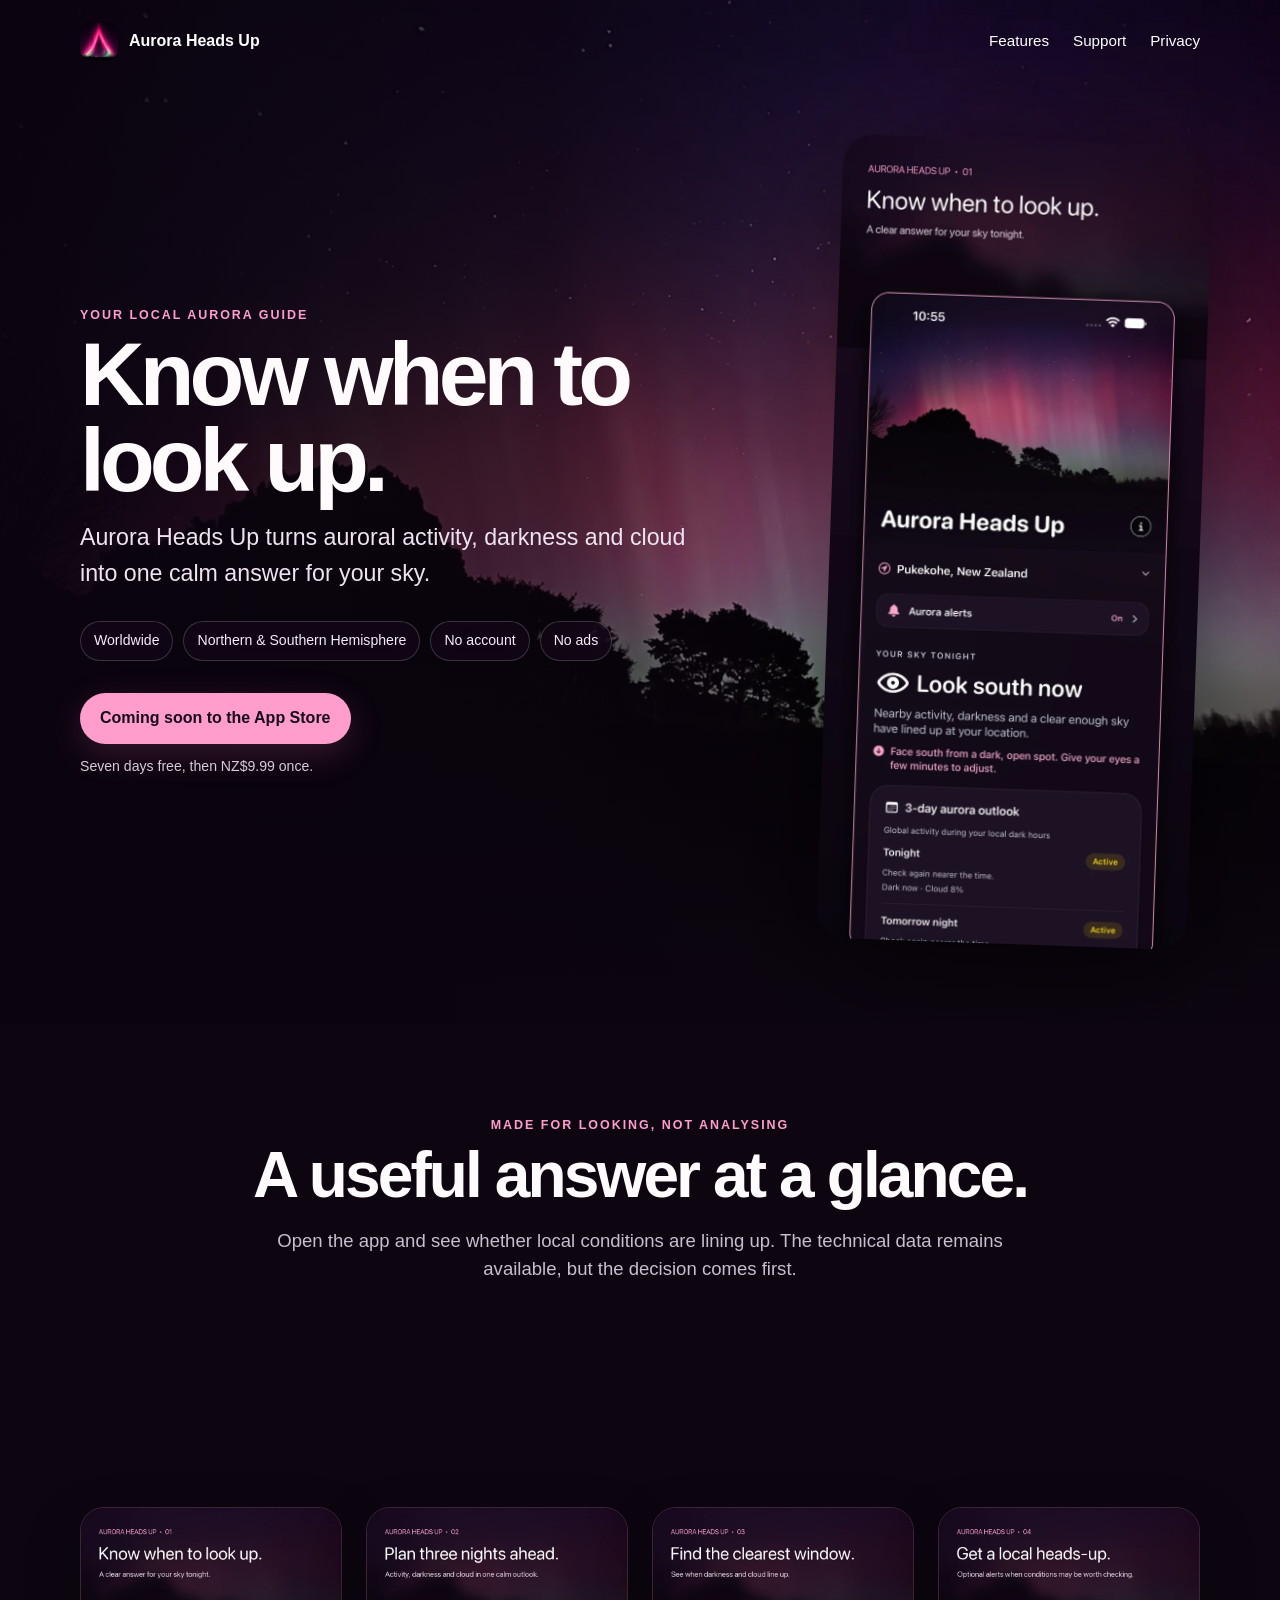
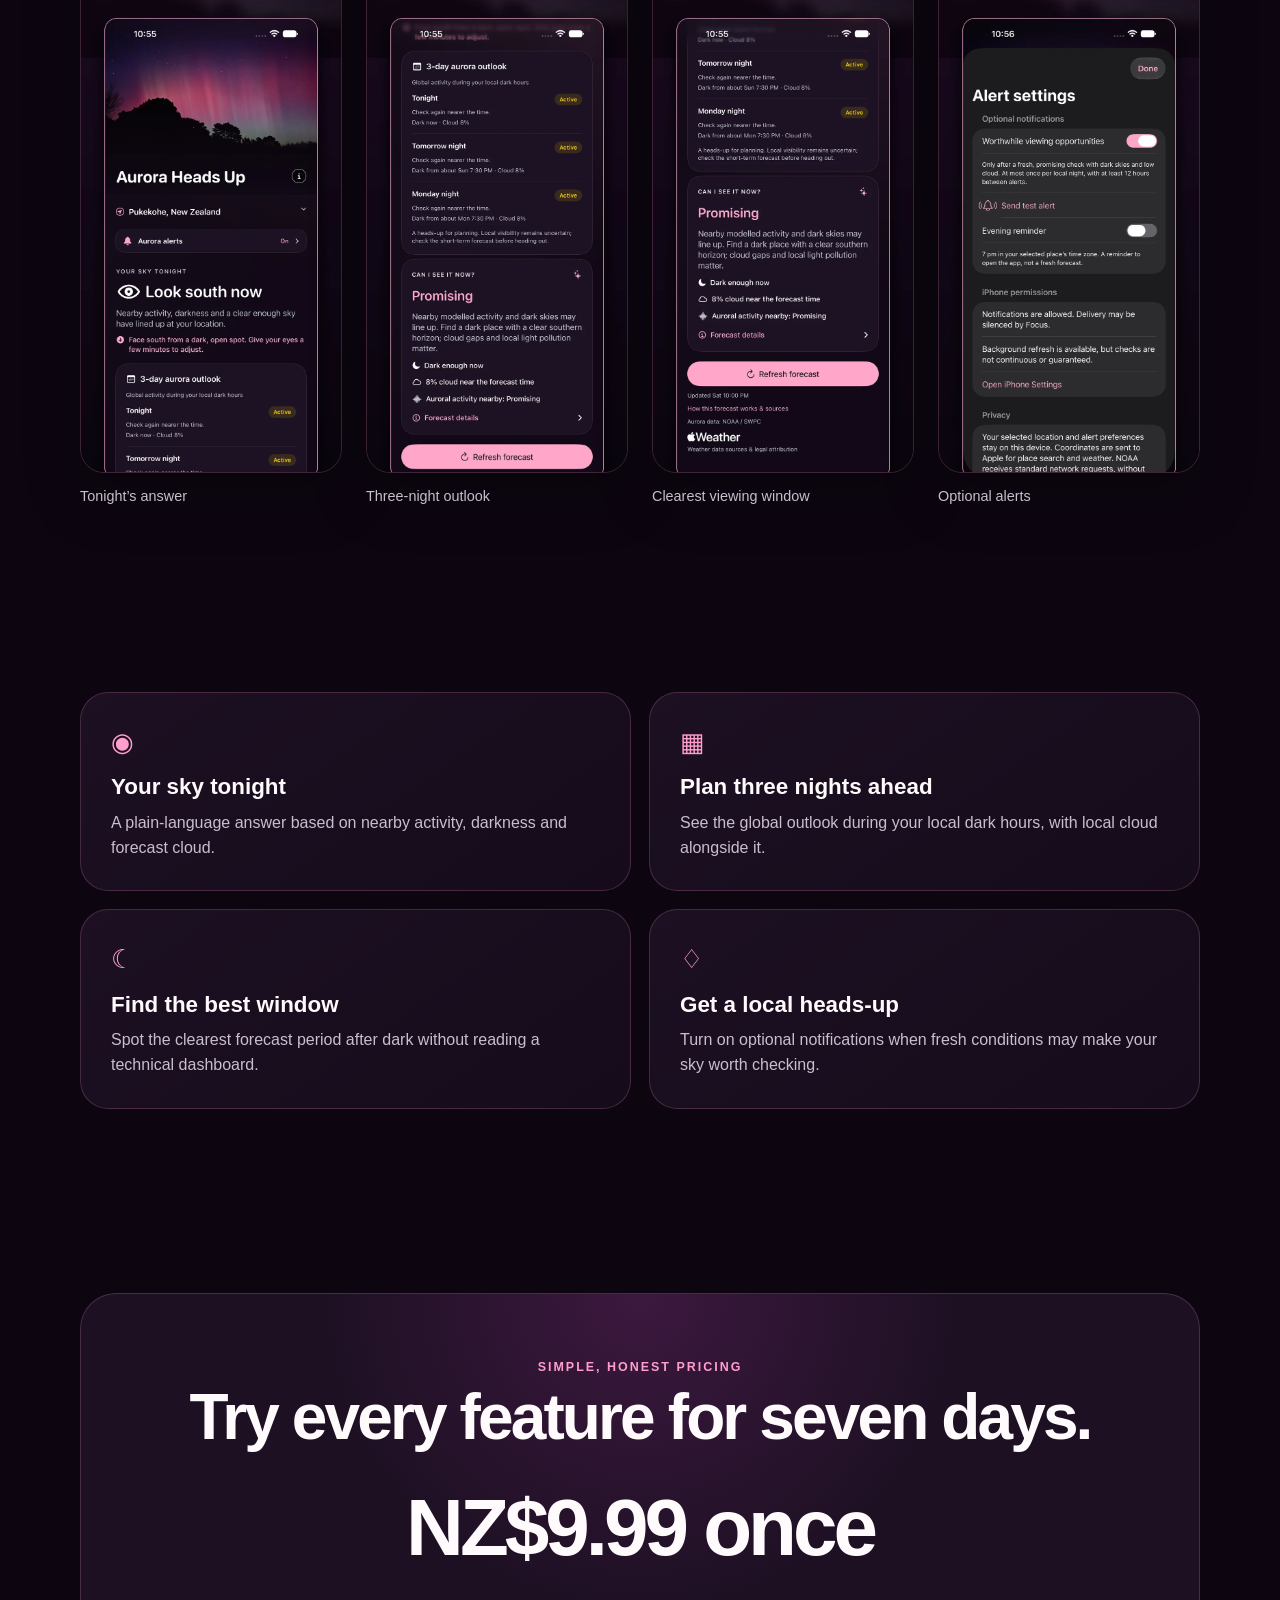
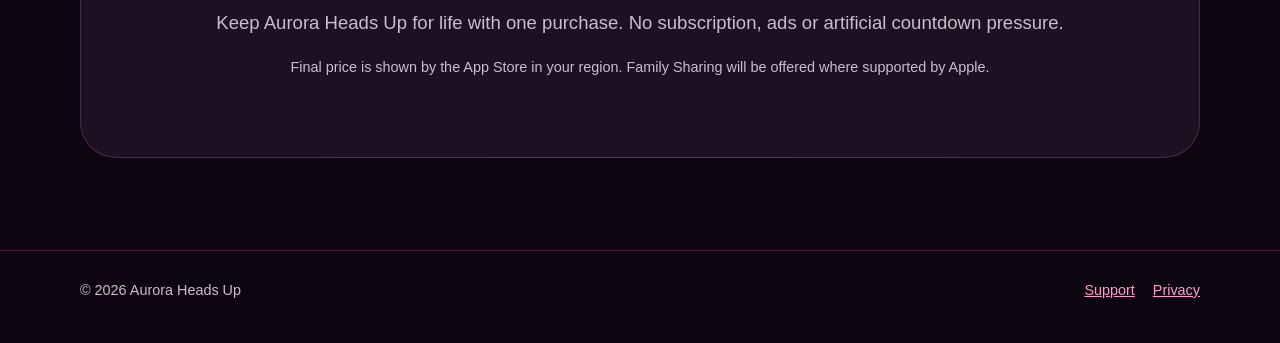
==== index.html @ 8735cee5 "Launch Aurora Heads Up website" ====
<!doctype html>
<html lang="en">
<head>
  <meta charset="utf-8">
  <meta name="viewport" content="width=device-width, initial-scale=1">
  <title>Aurora Heads Up — Know when to look up</title>
  <meta name="description" content="A calm, local aurora forecast that combines activity, darkness and cloud to tell you when your sky may be worth checking.">
  <meta name="theme-color" content="#0d0611">
  <link rel="canonical" href="https://nhcottier.github.io/aurora-heads-up/">
  <link rel="icon" href="assets/app-icon-192.png">
  <link rel="apple-touch-icon" href="assets/app-icon-192.png">
  <meta property="og:title" content="Aurora Heads Up — Know when to look up">
  <meta property="og:description" content="A calm, local answer for your sky tonight.">
  <meta property="og:image" content="https://nhcottier.github.io/aurora-heads-up/assets/aurora-heads-up-social.jpg">
  <meta property="og:type" content="website">
  <meta property="og:url" content="https://nhcottier.github.io/aurora-heads-up/">
  <link rel="stylesheet" href="styles.css">
</head>
<body>
  <a class="skip" href="#content">Skip to content</a>
  <header class="site-header">
    <a class="brand" href="./"><img src="assets/app-icon-192.png" alt=""><span>Aurora Heads Up</span></a>
    <nav aria-label="Main navigation"><a href="#features">Features</a><a href="support.html">Support</a><a href="privacy.html">Privacy</a></nav>
  </header>
  <div class="hero">
    <div class="hero-grid">
      <div class="hero-copy">
        <div class="eyebrow">Your local aurora guide</div>
        <h1>Know when to look up.</h1>
        <p class="lede">Aurora Heads Up turns auroral activity, darkness and cloud into one calm answer for your sky.</p>
        <ul class="pills"><li>Worldwide</li><li>Northern &amp; Southern Hemisphere</li><li>No account</li><li>No ads</li></ul>
        <a class="cta" href="#pricing">Coming soon to the App Store</a>
        <span class="subcta">Seven days free, then NZ$9.99 once.</span>
      </div>
      <img class="hero-phone" src="assets/screenshots/01-know-when-to-look.webp" width="760" height="1652" alt="Aurora Heads Up showing a promising local viewing opportunity in Pukekohe">
    </div>
  </div>
  <main id="content">
    <section class="intro">
      <div class="eyebrow">Made for looking, not analysing</div>
      <h2>A useful answer at a glance.</h2>
      <p>Open the app and see whether local conditions are lining up. The technical data remains available, but the decision comes first.</p>
    </section>
    <section aria-label="App screenshots">
      <div class="screens">
        <figure class="shot"><img src="assets/screenshots/01-know-when-to-look.webp" alt="Tonight's local aurora answer" loading="lazy"><figcaption>Tonight’s answer</figcaption></figure>
        <figure class="shot"><img src="assets/screenshots/02-plan-three-nights.webp" alt="Three-night aurora outlook" loading="lazy"><figcaption>Three-night outlook</figcaption></figure>
        <figure class="shot"><img src="assets/screenshots/03-find-the-clearest-window.webp" alt="Clearest forecast viewing window" loading="lazy"><figcaption>Clearest viewing window</figcaption></figure>
        <figure class="shot"><img src="assets/screenshots/04-get-a-local-heads-up.webp" alt="Optional local aurora alert settings" loading="lazy"><figcaption>Optional alerts</figcaption></figure>
      </div>
    </section>
    <section id="features">
      <div class="features">
        <article class="feature"><span class="icon">◉</span><h3>Your sky tonight</h3><p>A plain-language answer based on nearby activity, darkness and forecast cloud.</p></article>
        <article class="feature"><span class="icon">▦</span><h3>Plan three nights ahead</h3><p>See the global outlook during your local dark hours, with local cloud alongside it.</p></article>
        <article class="feature"><span class="icon">☾</span><h3>Find the best window</h3><p>Spot the clearest forecast period after dark without reading a technical dashboard.</p></article>
        <article class="feature"><span class="icon">♢</span><h3>Get a local heads-up</h3><p>Turn on optional notifications when fresh conditions may make your sky worth checking.</p></article>
      </div>
    </section>
    <section id="pricing">
      <div class="pricing">
        <div class="eyebrow">Simple, honest pricing</div>
        <h2>Try every feature for seven days.</h2>
        <div class="price">NZ$9.99 once</div>
        <p class="section-copy">Keep Aurora Heads Up for life with one purchase. No subscription, ads or artificial countdown pressure.</p>
        <p class="fine">Final price is shown by the App Store in your region. Family Sharing will be offered where supported by Apple.</p>
      </div>
    </section>
  </main>
  <footer><div class="footer-inner"><span>© 2026 Aurora Heads Up</span><div class="footer-links"><a href="support.html">Support</a><a href="privacy.html">Privacy</a></div></div></footer>
</body>
</html>
---- styles.css ----
:root {
  color-scheme: dark;
  --bg: #0d0611;
  --surface: #1c1022;
  --surface-2: #27152e;
  --text: #fffafc;
  --muted: #c9becd;
  --accent: #ff9dcc;
  --line: rgba(255, 157, 204, .2);
  --max: 1120px;
}

* { box-sizing: border-box; }
html { scroll-behavior: smooth; }
body {
  margin: 0;
  background: var(--bg);
  color: var(--text);
  font-family: -apple-system, BlinkMacSystemFont, "SF Pro Display", "Helvetica Neue", sans-serif;
  line-height: 1.55;
  -webkit-font-smoothing: antialiased;
}
a { color: var(--accent); }
img { display: block; max-width: 100%; }
.skip { position: absolute; left: -999px; top: 0; }
.skip:focus { left: 1rem; top: 1rem; z-index: 20; background: #fff; color: #000; padding: .65rem 1rem; border-radius: 999px; }
.site-header {
  position: absolute;
  z-index: 10;
  inset: 0 0 auto;
  display: flex;
  align-items: center;
  justify-content: space-between;
  width: min(calc(100% - 40px), var(--max));
  margin: 0 auto;
  padding: 22px 0;
}
.brand { display: flex; align-items: center; gap: 11px; color: white; text-decoration: none; font-weight: 700; }
.brand img { width: 38px; height: 38px; border-radius: 10px; }
nav { display: flex; gap: 24px; }
nav a { color: white; text-decoration: none; font-size: .95rem; }
nav a:hover, nav a:focus-visible { color: var(--accent); }
.hero {
  position: relative;
  min-height: 790px;
  display: grid;
  align-items: center;
  overflow: hidden;
  background: #180a20;
}
.hero::before {
  content: "";
  position: absolute;
  inset: 0;
  background:
    linear-gradient(90deg, rgba(11,4,15,.96) 0%, rgba(11,4,15,.75) 43%, rgba(11,4,15,.22) 72%),
    linear-gradient(0deg, var(--bg), transparent 38%),
    url("assets/aurora-hero.webp") center 38% / cover no-repeat;
}
.hero-grid { position: relative; width: min(calc(100% - 40px), var(--max)); margin: 0 auto; padding: 140px 0 80px; display: grid; grid-template-columns: 1.05fr .72fr; align-items: center; gap: 70px; }
.eyebrow { color: var(--accent); font-size: .78rem; font-weight: 800; letter-spacing: .16em; text-transform: uppercase; }
h1 { margin: .3rem 0 1.1rem; max-width: 720px; font-size: clamp(3.2rem, 7vw, 6.8rem); line-height: .96; letter-spacing: -.055em; }
.lede { max-width: 650px; margin: 0 0 1.8rem; color: #eee4f0; font-size: clamp(1.15rem, 2vw, 1.45rem); }
.pills { display: flex; flex-wrap: wrap; gap: 10px; margin: 0 0 2rem; padding: 0; list-style: none; }
.pills li { border: 1px solid rgba(255,255,255,.18); background: rgba(22,8,28,.56); backdrop-filter: blur(16px); padding: 8px 13px; border-radius: 999px; color: #f5edf6; font-size: .88rem; }
.cta { display: inline-flex; align-items: center; justify-content: center; padding: 13px 20px; border-radius: 999px; background: var(--accent); color: #170a1d; text-decoration: none; font-weight: 750; box-shadow: 0 10px 35px rgba(255,104,181,.19); }
.cta:hover, .cta:focus-visible { background: #ffc0df; transform: translateY(-1px); }
.subcta { display: block; margin-top: 12px; color: #d7cbd9; font-size: .88rem; }
.hero-phone { width: min(100%, 370px); height: auto; justify-self: end; transform: rotate(2deg); filter: drop-shadow(0 30px 55px rgba(0,0,0,.55)); border-radius: 30px; }
main section { width: min(calc(100% - 40px), var(--max)); margin: 0 auto; padding: 92px 0; }
.intro { text-align: center; max-width: 780px; }
h2 { margin: .4rem 0 1rem; font-size: clamp(2.25rem, 5vw, 4.25rem); line-height: 1.04; letter-spacing: -.045em; }
.intro p, .section-copy { color: var(--muted); font-size: 1.16rem; }
.screens { display: grid; grid-template-columns: repeat(4, 1fr); gap: 24px; padding-top: 20px; }
.shot { margin: 0; }
.shot img { border: 1px solid var(--line); border-radius: 24px; box-shadow: 0 24px 55px rgba(0,0,0,.28); }
.shot figcaption { color: var(--muted); font-size: .9rem; margin-top: 12px; }
.features { display: grid; grid-template-columns: repeat(2, 1fr); gap: 18px; }
.feature { background: linear-gradient(145deg, var(--surface), #150b1a); border: 1px solid var(--line); padding: 30px; border-radius: 28px; }
.feature .icon { color: var(--accent); font-size: 1.6rem; }
.feature h3 { margin: .5rem 0 .35rem; font-size: 1.4rem; }
.feature p { margin: 0; color: var(--muted); }
.pricing { text-align: center; background: radial-gradient(circle at 50% 0, #3c183f, var(--surface) 46%); border: 1px solid var(--line); border-radius: 36px; padding: 64px 30px; }
.price { margin: .3rem 0 .6rem; font-size: clamp(2.5rem, 7vw, 5rem); font-weight: 800; letter-spacing: -.05em; }
.fine { color: var(--muted); font-size: .9rem; }
.page { padding-top: 116px; }
.page main { width: min(calc(100% - 40px), 820px); margin: 0 auto; padding: 60px 0 110px; }
.page .site-header { position: absolute; }
.page h1 { font-size: clamp(3rem, 8vw, 5.5rem); }
.page h2 { margin-top: 2.4rem; font-size: 1.65rem; letter-spacing: -.02em; }
.page p, .page li { color: var(--muted); }
.card { background: var(--surface); border: 1px solid var(--line); border-radius: 24px; padding: 24px; margin: 22px 0; }
details { background: var(--surface); border: 1px solid var(--line); border-radius: 18px; padding: 0 20px; margin: 12px 0; }
summary { cursor: pointer; color: white; font-weight: 700; padding: 18px 0; }
details p { padding-bottom: 18px; margin: 0; }
.contact { margin-top: 48px; }
footer { border-top: 1px solid var(--line); }
.footer-inner { width: min(calc(100% - 40px), var(--max)); margin: 0 auto; padding: 28px 0 42px; display: flex; justify-content: space-between; gap: 20px; color: var(--muted); font-size: .9rem; }
.footer-links { display: flex; gap: 18px; }

@media (max-width: 780px) {
  .site-header { width: min(calc(100% - 28px), var(--max)); padding-top: 16px; }
  .brand span { display: none; }
  nav { gap: 15px; }
  .hero { min-height: auto; }
  .hero::before { background: linear-gradient(0deg, var(--bg) 2%, rgba(11,4,15,.35) 55%, rgba(11,4,15,.46)), url("assets/aurora-hero.webp") 56% top / auto 600px no-repeat; }
  .hero-grid { width: min(calc(100% - 28px), var(--max)); grid-template-columns: 1fr; padding: 330px 0 55px; gap: 38px; }
  .hero-copy { text-shadow: 0 2px 22px #100515; }
  h1 { font-size: clamp(3.2rem, 16vw, 5rem); }
  .hero-phone { width: min(100%, 360px); justify-self: center; margin: 0 auto; transform: none; }
  main section { width: min(calc(100% - 28px), var(--max)); padding: 64px 0; }
  .screens { grid-template-columns: repeat(2, 1fr); gap: 15px; }
  .features { grid-template-columns: 1fr; }
  .feature { padding: 24px; }
  .footer-inner { flex-direction: column; }
}

@media (max-width: 430px) {
  nav a:first-child { display: none; }
  .screens { grid-template-columns: 1fr; gap: 32px; }
}

@media (prefers-reduced-motion: reduce) {
  html { scroll-behavior: auto; }
  .cta { transition: none; }
}
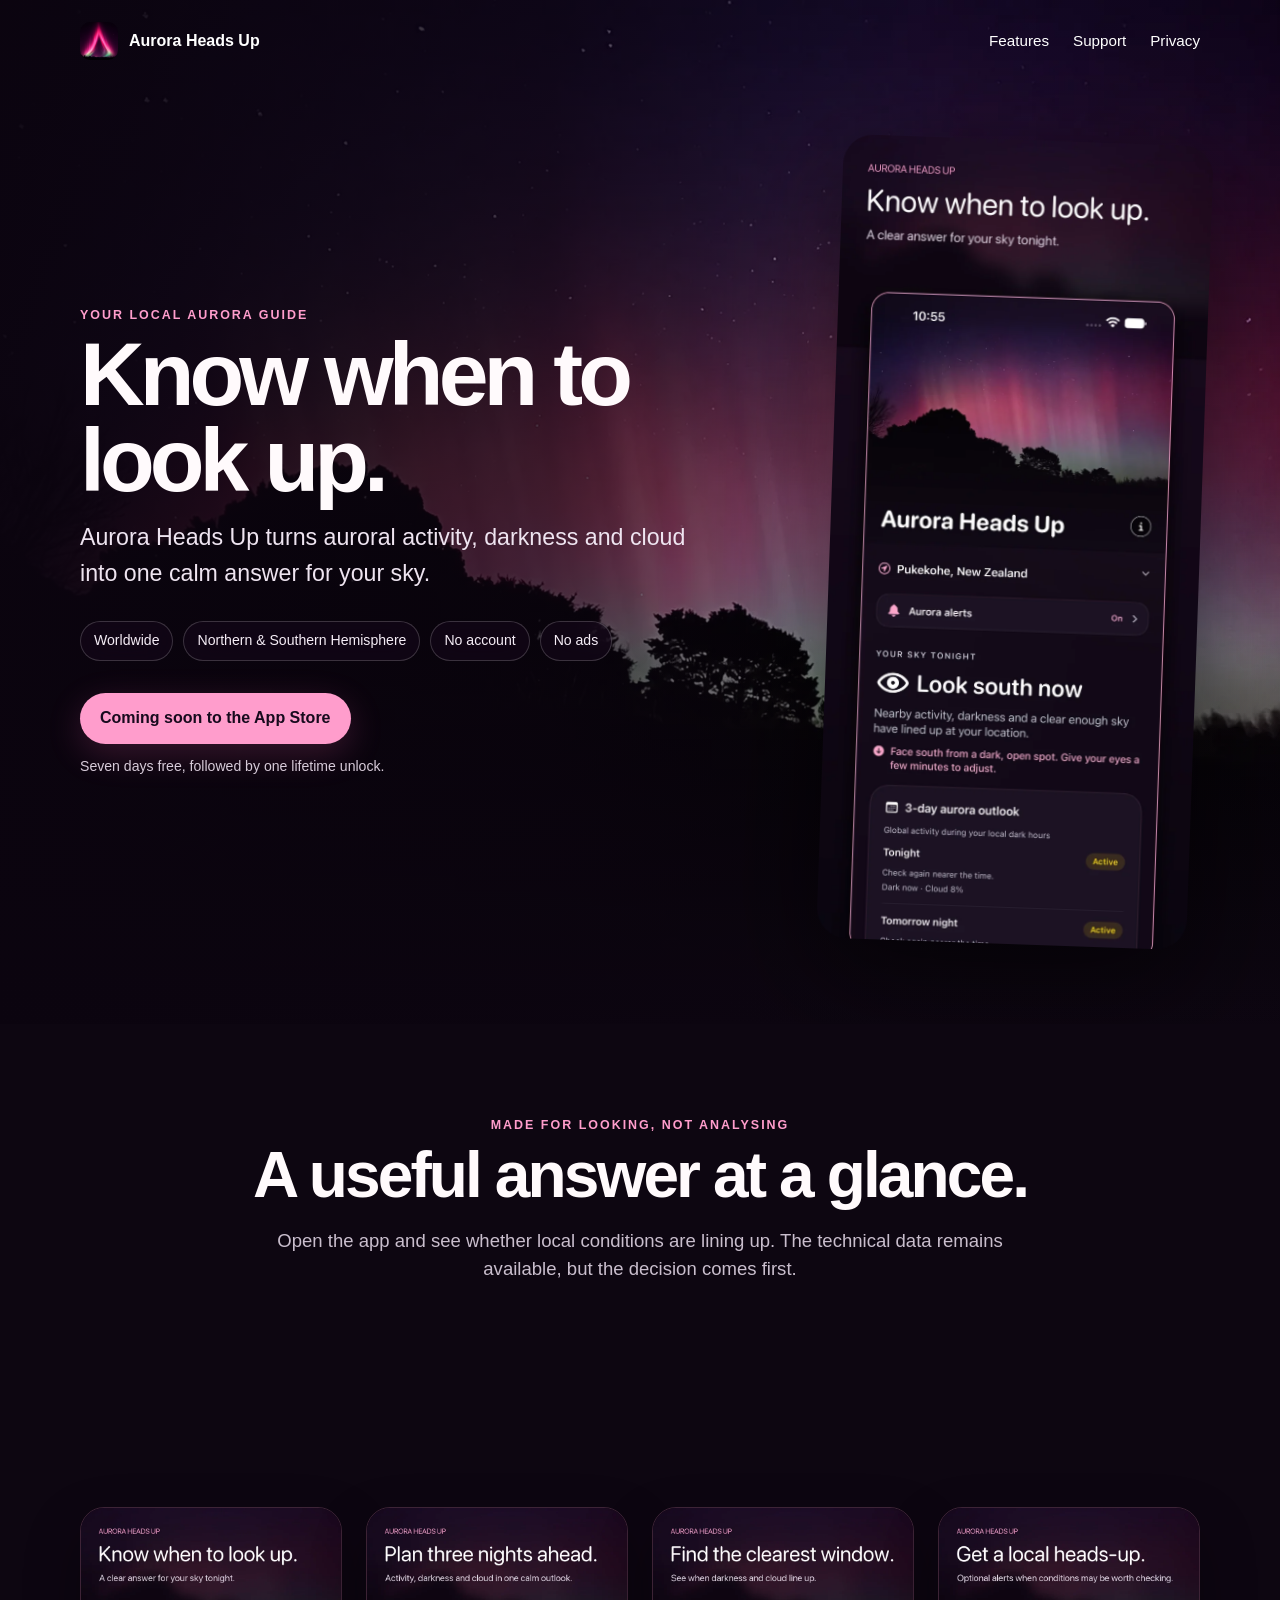
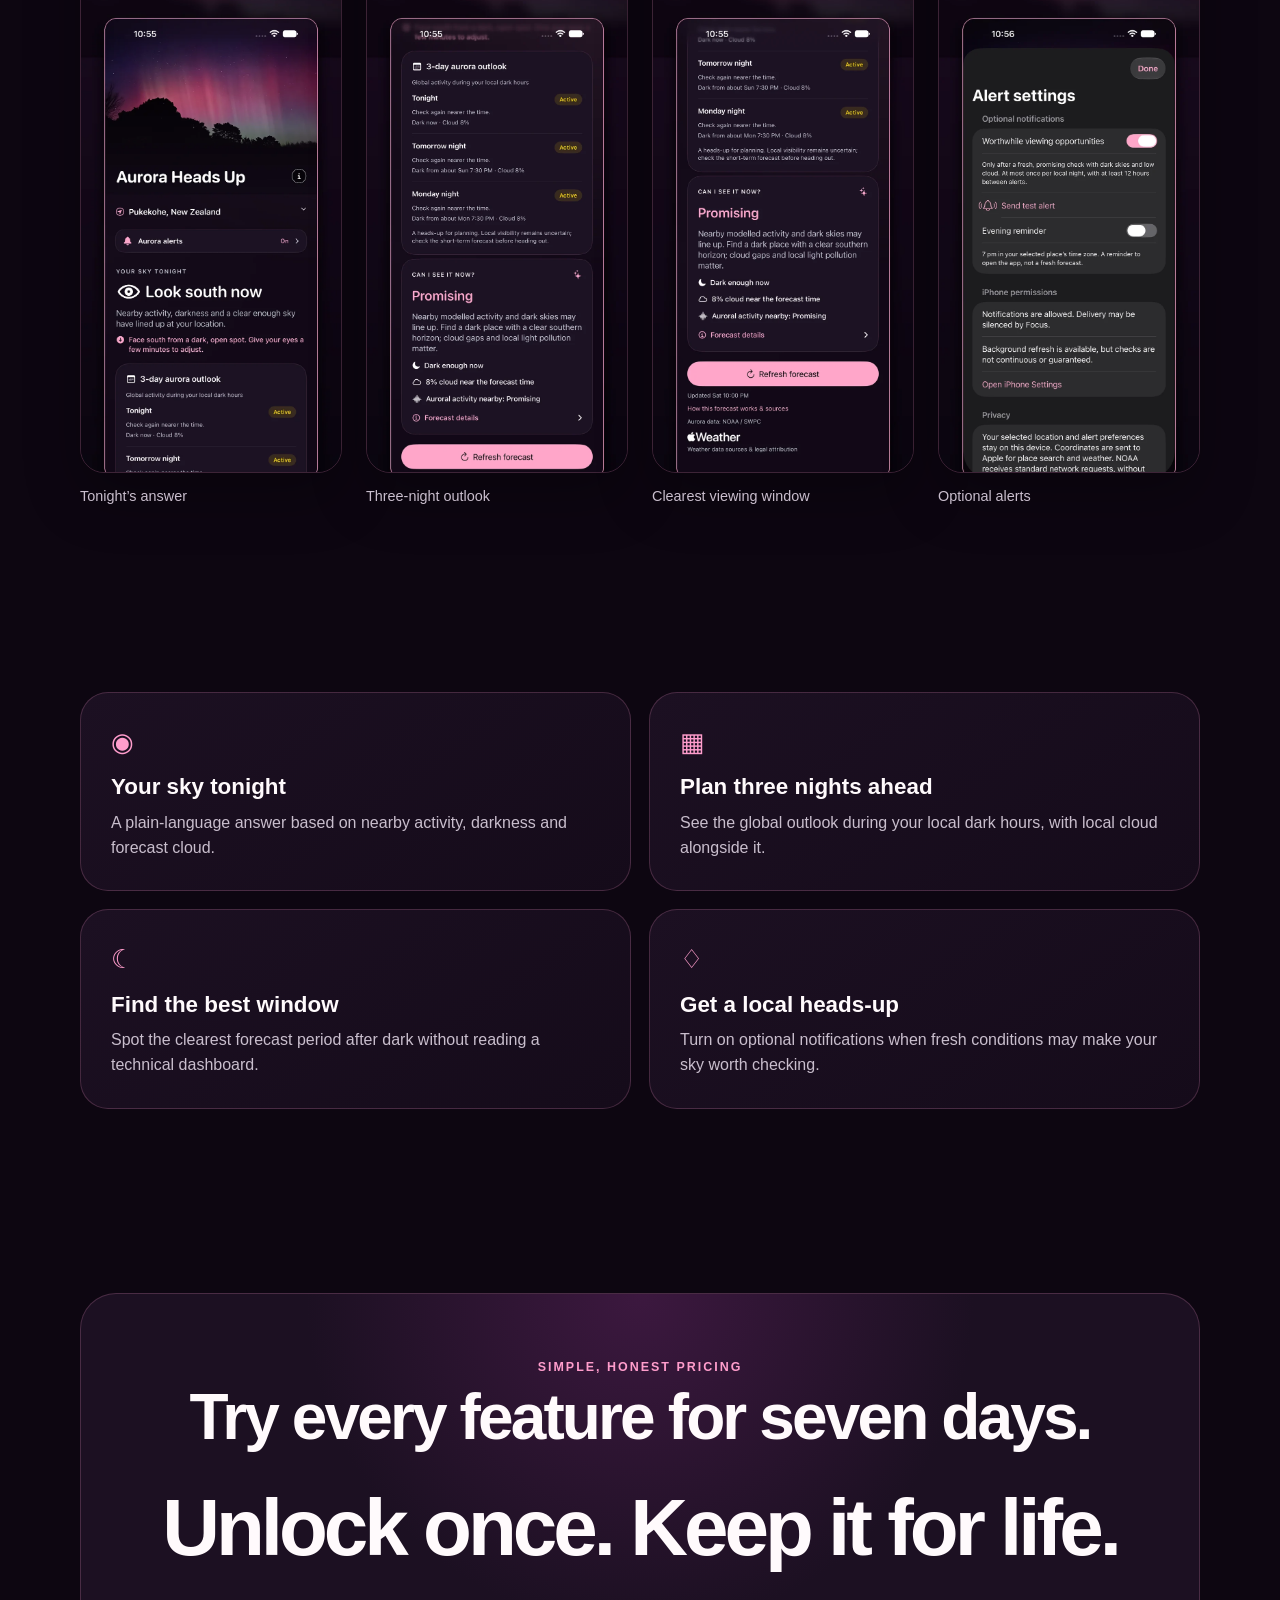
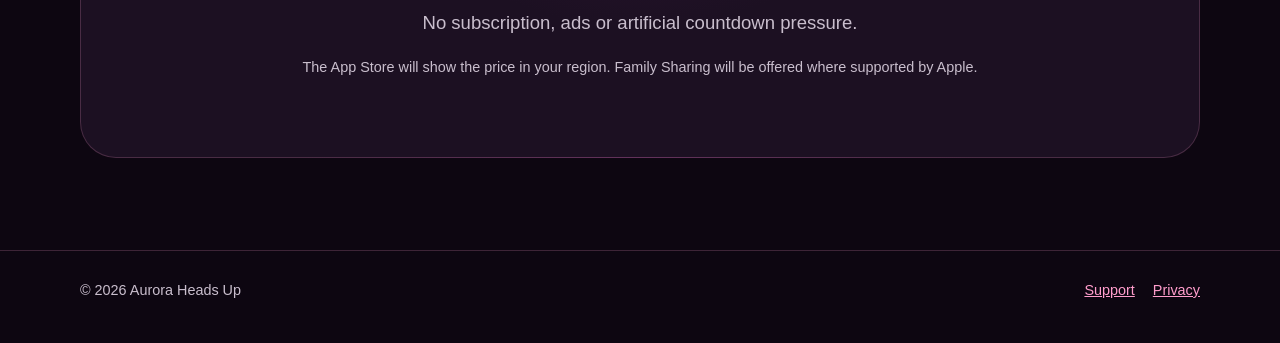
==== commit 58e60c3e: "Use regional App Store pricing copy" ====
--- a/index.html
+++ b/index.html
@@ -30,7 +30,7 @@
         <p class="lede">Aurora Heads Up turns auroral activity, darkness and cloud into one calm answer for your sky.</p>
         <ul class="pills"><li>Worldwide</li><li>Northern &amp; Southern Hemisphere</li><li>No account</li><li>No ads</li></ul>
         <a class="cta" href="#pricing">Coming soon to the App Store</a>
-        <span class="subcta">Seven days free, then NZ$9.99 once.</span>
+        <span class="subcta">Seven days free, followed by one lifetime unlock.</span>
       </div>
       <img class="hero-phone" src="assets/screenshots/01-know-when-to-look.webp" width="760" height="1652" alt="Aurora Heads Up showing a promising local viewing opportunity in Pukekohe">
     </div>
@@ -61,9 +61,9 @@
       <div class="pricing">
         <div class="eyebrow">Simple, honest pricing</div>
         <h2>Try every feature for seven days.</h2>
-        <div class="price">NZ$9.99 once</div>
-        <p class="section-copy">Keep Aurora Heads Up for life with one purchase. No subscription, ads or artificial countdown pressure.</p>
-        <p class="fine">Final price is shown by the App Store in your region. Family Sharing will be offered where supported by Apple.</p>
+        <div class="price">Unlock once. Keep it for life.</div>
+        <p class="section-copy">No subscription, ads or artificial countdown pressure.</p>
+        <p class="fine">The App Store will show the price in your region. Family Sharing will be offered where supported by Apple.</p>
       </div>
     </section>
   </main>
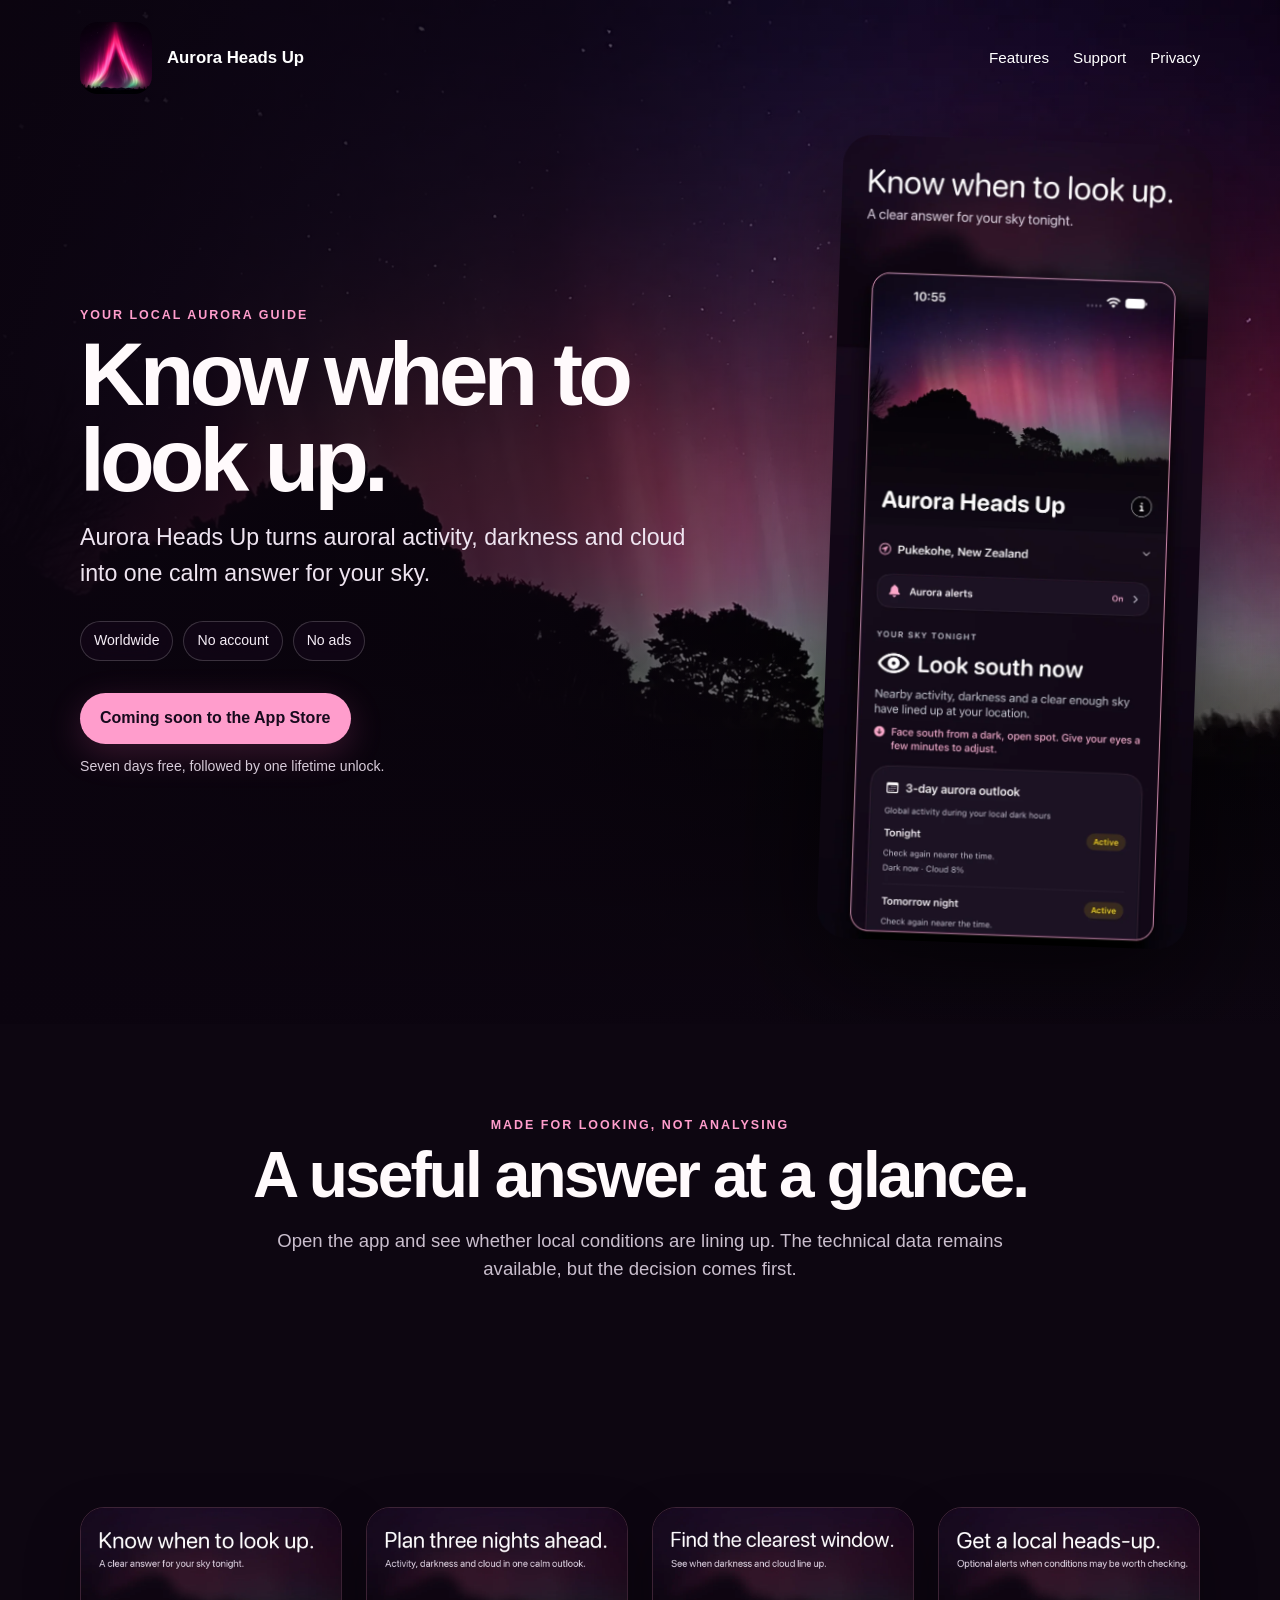
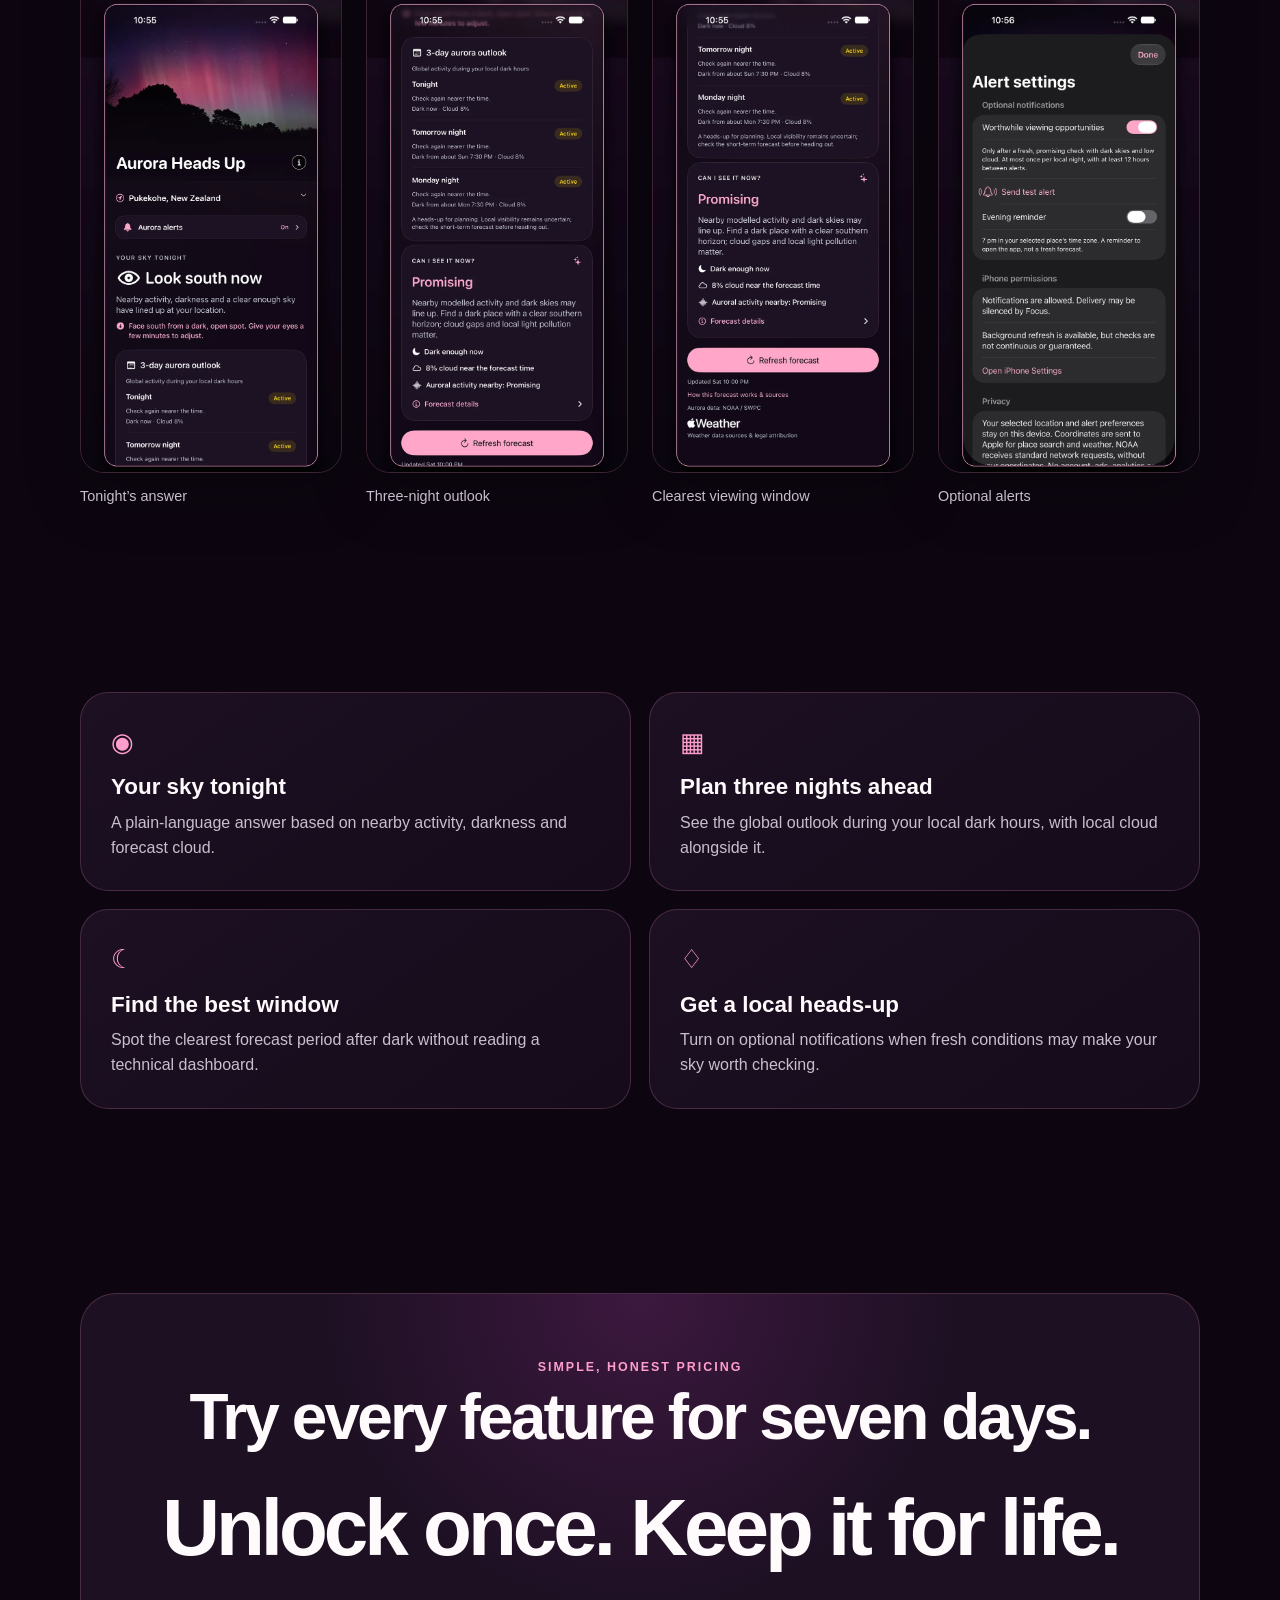
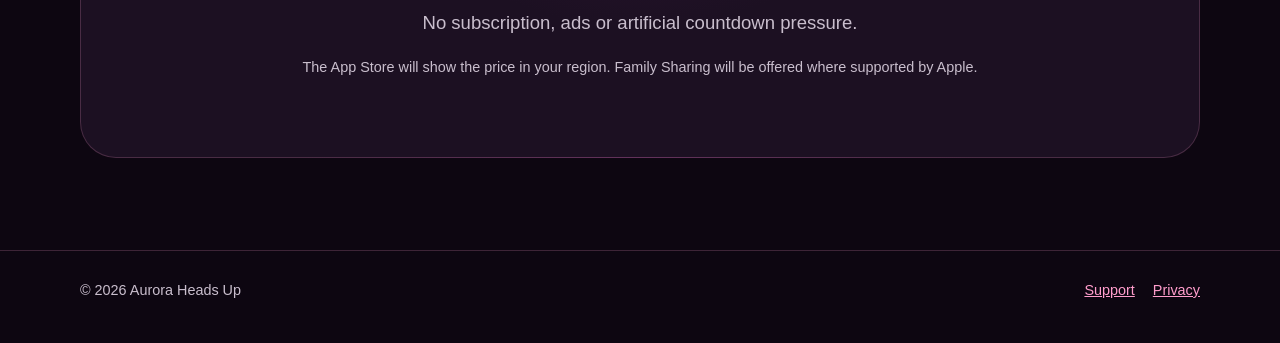
==== commit 68bd0ff9: "Simplify worldwide feature badges" ====
--- a/index.html
+++ b/index.html
@@ -28,7 +28,7 @@
         <div class="eyebrow">Your local aurora guide</div>
         <h1>Know when to look up.</h1>
         <p class="lede">Aurora Heads Up turns auroral activity, darkness and cloud into one calm answer for your sky.</p>
-        <ul class="pills"><li>Worldwide</li><li>Northern &amp; Southern Hemisphere</li><li>No account</li><li>No ads</li></ul>
+        <ul class="pills"><li>Worldwide</li><li>No account</li><li>No ads</li></ul>
         <a class="cta" href="#pricing">Coming soon to the App Store</a>
         <span class="subcta">Seven days free, followed by one lifetime unlock.</span>
       </div>
--- a/styles.css
+++ b/styles.css
@@ -35,8 +35,8 @@
   margin: 0 auto;
   padding: 22px 0;
 }
-.brand { display: flex; align-items: center; gap: 11px; color: white; text-decoration: none; font-weight: 700; }
-.brand img { width: 38px; height: 38px; border-radius: 10px; }
+.brand { display: flex; align-items: center; gap: 15px; color: white; text-decoration: none; font-size: 1.05rem; font-weight: 700; }
+.brand img { width: 72px; height: 72px; border-radius: 18px; }
 nav { display: flex; gap: 24px; }
 nav a { color: white; text-decoration: none; font-size: .95rem; }
 nav a:hover, nav a:focus-visible { color: var(--accent); }
@@ -100,6 +100,7 @@
 
 @media (max-width: 780px) {
   .site-header { width: min(calc(100% - 28px), var(--max)); padding-top: 16px; }
+  .brand img { width: 54px; height: 54px; border-radius: 14px; }
   .brand span { display: none; }
   nav { gap: 15px; }
   .hero { min-height: auto; }
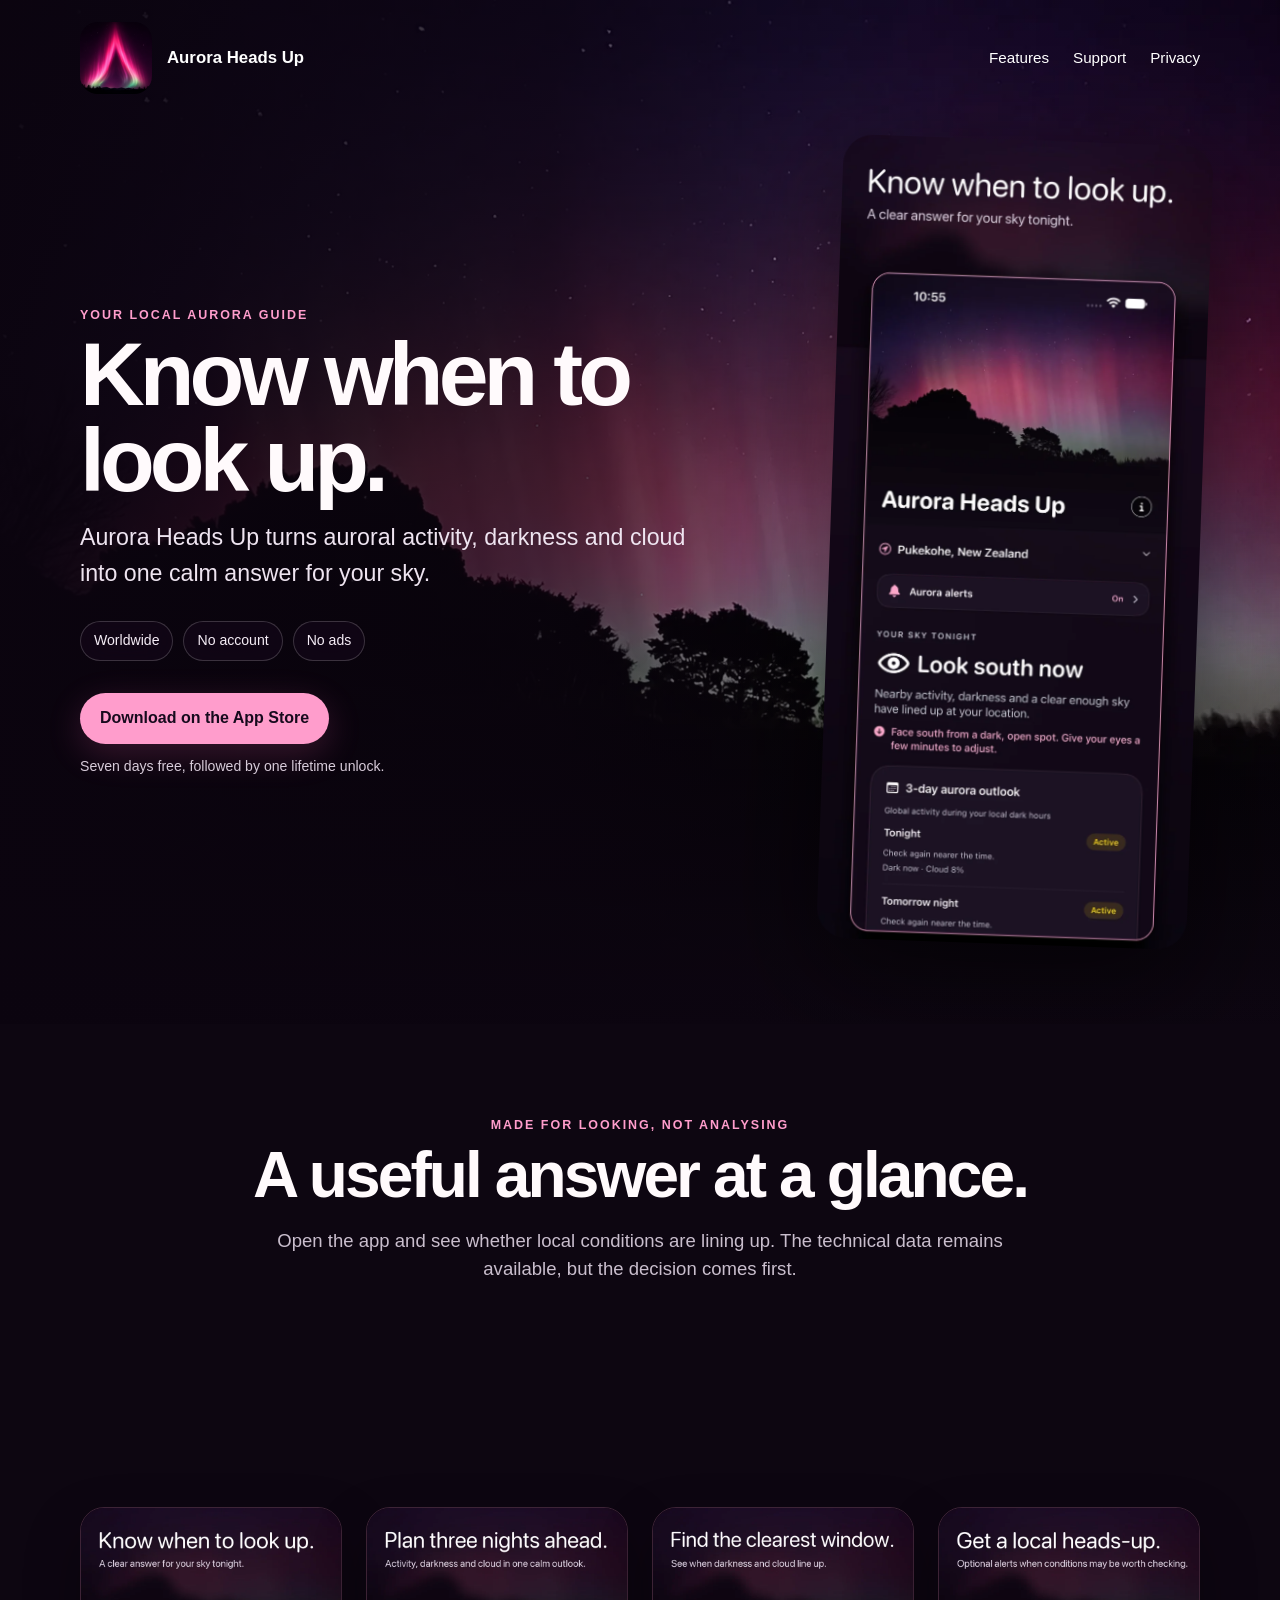
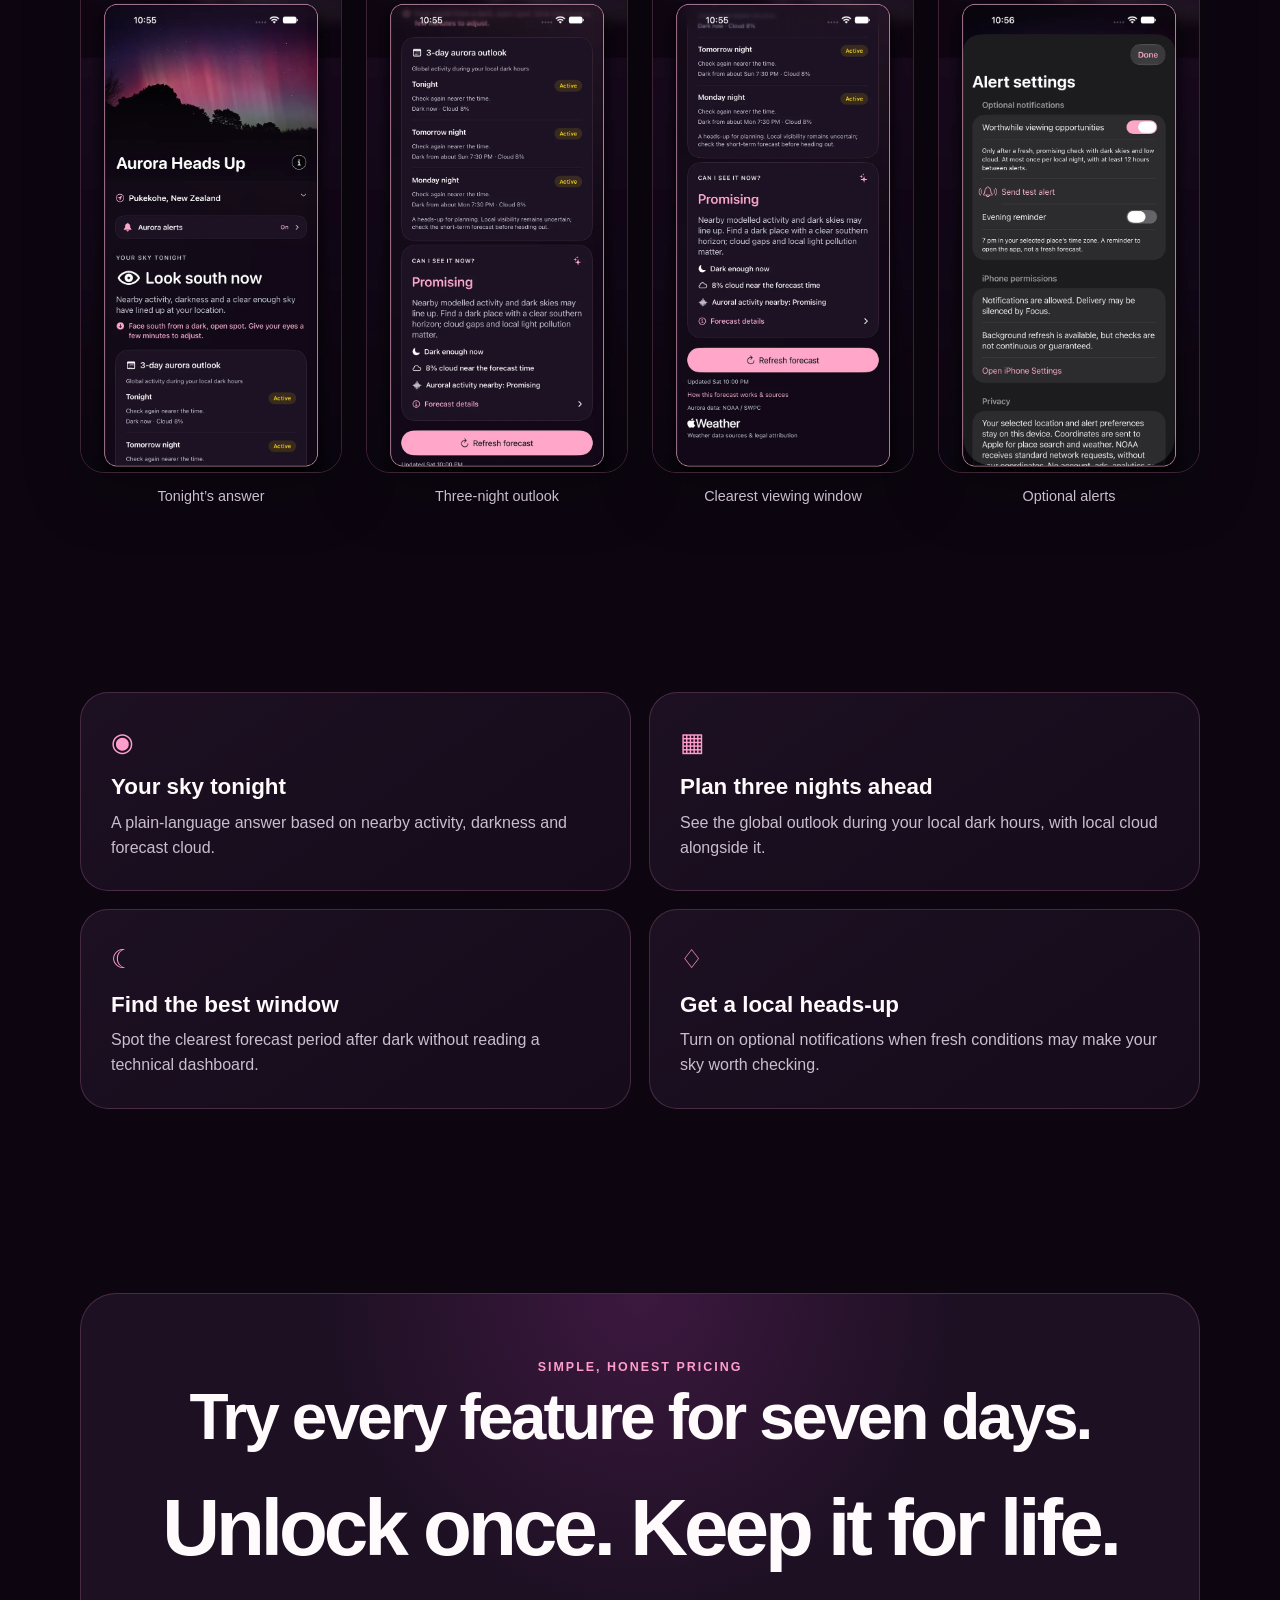
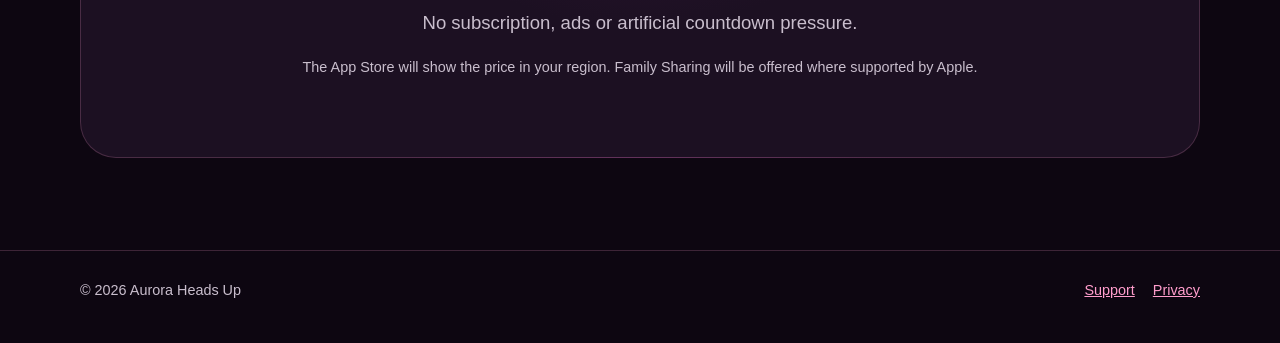
==== commit def073a5: "Link website to live App Store listing" ====
--- a/index.html
+++ b/index.html
@@ -29,7 +29,7 @@
         <h1>Know when to look up.</h1>
         <p class="lede">Aurora Heads Up turns auroral activity, darkness and cloud into one calm answer for your sky.</p>
         <ul class="pills"><li>Worldwide</li><li>No account</li><li>No ads</li></ul>
-        <a class="cta" href="#pricing">Coming soon to the App Store</a>
+        <a class="cta" href="https://apps.apple.com/app/aurora-heads-up/id6811223540">Download on the App Store</a>
         <span class="subcta">Seven days free, followed by one lifetime unlock.</span>
       </div>
       <img class="hero-phone" src="assets/screenshots/01-know-when-to-look.webp" width="760" height="1652" alt="Aurora Heads Up showing a promising local viewing opportunity in Pukekohe">
--- a/styles.css
+++ b/styles.css
@@ -74,7 +74,7 @@
 .screens { display: grid; grid-template-columns: repeat(4, 1fr); gap: 24px; padding-top: 20px; }
 .shot { margin: 0; }
 .shot img { border: 1px solid var(--line); border-radius: 24px; box-shadow: 0 24px 55px rgba(0,0,0,.28); }
-.shot figcaption { color: var(--muted); font-size: .9rem; margin-top: 12px; }
+.shot figcaption { color: var(--muted); font-size: .9rem; margin-top: 12px; text-align: center; }
 .features { display: grid; grid-template-columns: repeat(2, 1fr); gap: 18px; }
 .feature { background: linear-gradient(145deg, var(--surface), #150b1a); border: 1px solid var(--line); padding: 30px; border-radius: 28px; }
 .feature .icon { color: var(--accent); font-size: 1.6rem; }
